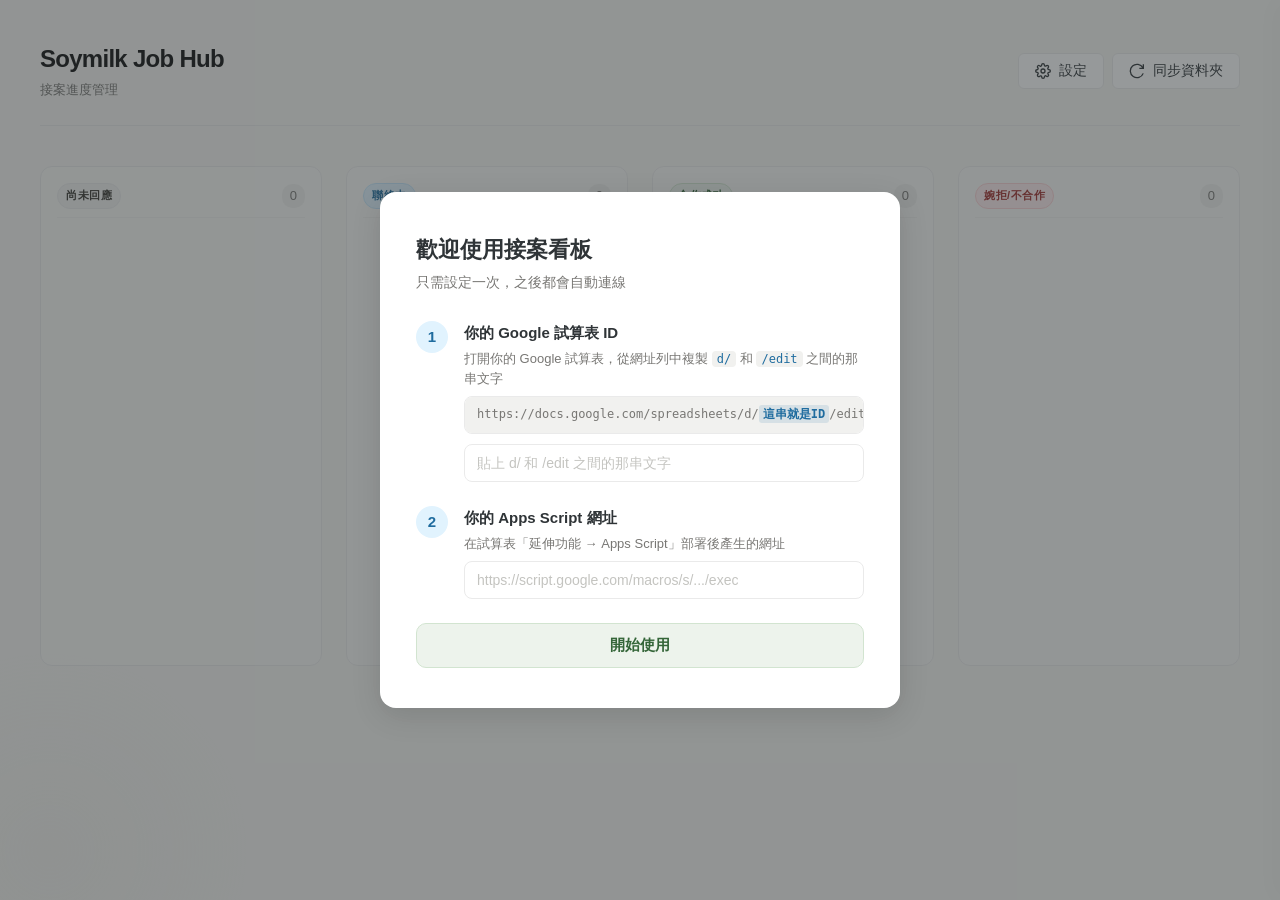
==== index.html @ daf56b0f "chore: bump stylesheet version to 1.0.7 for cache busting" ====
<!DOCTYPE html>
<html lang="zh-TW">
<head>
    <meta charset="UTF-8">
    <meta name="viewport" content="width=device-width, initial-scale=1.0">
    <title>Soymilk Job Hub — 豆漿接案安排</title>
    <link rel="stylesheet" href="style.css?v=1.0.7">
</head>
<body>
    <div class="app-container">
        <!-- 頂部導航欄 -->
        <header class="app-header">
            <div class="logo-area">
                <span class="logo-title">Soymilk Job Hub</span>
                <span class="logo-subtitle">接案進度管理</span>
            </div>
            <div class="action-area">
                <button id="sync-btn" class="btn btn-secondary">
                    <svg class="icon" viewBox="0 0 24 24" fill="none" stroke="currentColor" stroke-width="2">
                        <path d="M21.5 2v6h-6M21.34 15.57a10 10 0 1 1-.57-8.38l.73-.73"/>
                    </svg>
                    <span>同步資料夾</span>
                </button>
            </div>
        </header>

        <!-- 看板區塊 -->
        <main class="board-layout">
            <!-- 尚未回應 Column -->
            <div class="board-column" data-status="pending">
                <div class="column-header">
                    <span class="status-badge badge-pending">尚未回應</span>
                    <span class="column-count" id="count-pending">0</span>
                </div>
                <div class="column-cards" id="cards-pending"></div>
            </div>

            <!-- 聯絡中 Column -->
            <div class="board-column" data-status="in_progress">
                <div class="column-header">
                    <span class="status-badge badge-progress">聯絡中</span>
                    <span class="column-count" id="count-in_progress">0</span>
                </div>
                <div class="column-cards" id="cards-in_progress"></div>
            </div>

            <!-- 合作成功 Column -->
            <div class="board-column" data-status="confirmed">
                <div class="column-header">
                    <span class="status-badge badge-confirmed">合作成功</span>
                    <span class="column-count" id="count-confirmed">0</span>
                </div>
                <div class="column-cards" id="cards-confirmed"></div>
            </div>

            <!-- 婉拒/不合作 Column -->
            <div class="board-column" data-status="closed">
                <div class="column-header">
                    <span class="status-badge badge-closed">婉拒/不合作</span>
                    <span class="column-count" id="count-closed">0</span>
                </div>
                <div class="column-cards" id="cards-closed"></div>
            </div>
        </main>

        <!-- 側邊編輯欄 (Detail Sidebar) -->
        <div id="detail-sidebar" class="sidebar">
            <div class="sidebar-header">
                <h3>編輯案子細節</h3>
                <button id="close-sidebar-btn" class="btn-close">
                    <svg class="icon" viewBox="0 0 24 24" fill="none" stroke="currentColor" stroke-width="2">
                        <line x1="18" y1="6" x2="6" y2="18"></line>
                        <line x1="6" y1="6" x2="18" y2="18"></line>
                    </svg>
                </button>
            </div>
            
            <form id="edit-form" class="sidebar-form">
                <input type="hidden" id="edit-filename">
                
                <div class="form-group">
                    <label>案子名稱</label>
                    <div id="edit-title" class="static-value font-serif"></div>
                </div>

                <div class="form-group">
                    <label>應徵檔案</label>
                    <div class="pdf-link-container">
                        <a id="edit-pdf-link" href="#" target="_blank" class="pdf-link">
                            <svg class="icon text-red" viewBox="0 0 24 24" fill="none" stroke="currentColor" stroke-width="2">
                                <path d="M14 2H6a2 2 0 0 0-2 2v16a2 2 0 0 0 2 2h12a2 2 0 0 0 2-2V8z"></path>
                                <polyline points="14 2 14 8 20 8"></polyline>
                                <line x1="16" y1="13" x2="8" y2="13"></line>
                                <line x1="16" y1="17" x2="8" y2="17"></line>
                                <polyline points="10 9 9 9 8 9"></polyline>
                            </svg>
                            <span id="edit-pdf-name" class="font-mono"></span>
                        </a>
                    </div>
                </div>

                <div class="form-group">
                    <label for="form-status">處理狀態</label>
                    <select id="form-status" class="form-control">
                        <option value="pending">尚未回應 (Pending)</option>
                        <option value="in_progress">聯絡中 (In Progress)</option>
                        <option value="confirmed">合作成功 (Confirmed)</option>
                        <option value="closed">婉拒/不合作 (Closed)</option>
                    </select>
                </div>

                <div class="form-group">
                    <label for="form-tag">類型標籤</label>
                    <input type="text" id="form-tag" class="form-control" placeholder="例如：KOC、探店、展覽">
                </div>

                <div class="form-group">
                    <label for="form-compensation">稿酬 / 合作條件</label>
                    <input type="text" id="form-compensation" class="form-control font-mono" placeholder="例如：$5,000 + 互惠商品">
                </div>

                <div class="form-group">
                    <label for="form-contact">聯絡窗口</label>
                    <input type="text" id="form-contact" class="form-control" placeholder="例如：張小姐 / LINE: @koc123">
                </div>

                <div class="form-group font-mono">
                    <label for="form-shoot-date">拍攝日期</label>
                    <input type="date" id="form-shoot-date" class="form-control">
                </div>

                <div class="form-group">
                    <label for="form-note">備忘錄 / 備註</label>
                    <textarea id="form-note" class="form-control" rows="5" placeholder="輸入其他詳細對接內容..."></textarea>
                </div>

                <div class="sidebar-actions">
                    <button type="button" id="cancel-btn" class="btn btn-secondary">取消</button>
                    <button type="submit" class="btn btn-primary">儲存變更</button>
                </div>
            </form>
        </div>
        
        <!-- 背景毛玻璃裝飾 (對應 taste-skill 背景深度) -->
        <div class="ambient-glow"></div>
    </div>
    
    <script src="app.js?v=1.0.7"></script>
</body>
</html>
---- style.css ----
/* Minimalist-UI Design System for Soymilk Job Hub */

:root {
    /* 色彩系統 (Warm Monochrome + Spot Pastels) */
    --color-bg: #F7F6F3;           /* 暖骨色 */
    --color-surface: #FFFFFF;      /* 純白卡片 */
    --color-border: #EAEAEA;       /* 淺灰邊框 */
    
    --color-text-main: #2F3437;    /* 炭黑色 */
    --color-text-muted: #787774;   /* 灰色 */
    
    /* 狀態配色 (Muted Pastels) */
    --bg-pending: #F1F1EF;
    --text-pending: #37352F;
    --border-pending: #EAEAEA;

    --bg-progress: #E1F3FE;
    --text-progress: #1F6C9F;
    --border-progress: #C5E5FA;

    --bg-confirmed: #EDF3EC;
    --text-confirmed: #346538;
    --border-confirmed: #D2E4D0;

    --bg-closed: #FDEBEC;
    --text-closed: #9F2F2D;
    --border-closed: #F8D0D2;
}

/* 基礎重設 */
* {
    box-sizing: border-box;
    margin: 0;
    padding: 0;
}

body {
    font-family: -apple-system, BlinkMacSystemFont, "SF Pro Display", "Geist Sans", "Helvetica Neue", "Segoe UI", "Microsoft JhengHei", sans-serif;
    background-color: var(--color-bg);
    color: var(--color-text-main);
    line-height: 1.6;
    overflow-x: hidden;
}

/* 等寬字型與襯線字型 */
.font-mono {
    font-family: "Geist Mono", "SF Mono", "JetBrains Mono", Menlo, Courier, monospace;
}

.font-serif {
    font-family: "Newsreader", "Playfair Display", "Instrument Serif", Georgia, serif;
    letter-spacing: -0.01em;
}

/* 應用程式容器 */
.app-container {
    max-width: 1440px;
    margin: 0 auto;
    padding: 40px;
    position: relative;
    min-height: 100vh;
}

/* 頂部導航欄 */
.app-header {
    display: flex;
    justify-content: space-between;
    align-items: center;
    border-bottom: 1px solid var(--color-border);
    padding-bottom: 24px;
    margin-bottom: 40px;
}

.logo-area {
    display: flex;
    flex-direction: column;
}

.logo-title {
    font-size: 24px;
    font-weight: 700;
    letter-spacing: -0.03em;
    color: #111111;
}

.logo-subtitle {
    font-size: 13px;
    color: var(--color-text-muted);
    font-family: var(--font-mono);
    margin-top: 2px;
}

/* 按鈕樣式 */
.btn {
    display: inline-flex;
    align-items: center;
    gap: 8px;
    padding: 8px 16px;
    font-size: 14px;
    font-weight: 500;
    border-radius: 6px;
    cursor: pointer;
    transition: all 0.2s cubic-bezier(0.16, 1, 0.3, 1);
    border: 1px solid transparent;
}

.btn-primary {
    background-color: #111111;
    color: #FFFFFF;
}

.btn-primary:hover {
    background-color: #333333;
    transform: scale(0.98);
}

.btn-secondary {
    background-color: var(--color-surface);
    border-color: var(--color-border);
    color: var(--color-text-main);
}

.btn-secondary:hover {
    background-color: #FAF9F6;
    border-color: #CCCCCC;
    transform: scale(0.98);
}

.btn-close {
    background: none;
    border: none;
    cursor: pointer;
    color: var(--color-text-muted);
    padding: 4px;
    border-radius: 4px;
    display: flex;
    align-items: center;
    justify-content: center;
    transition: background-color 0.2s;
}

.btn-close:hover {
    background-color: rgba(0, 0, 0, 0.05);
    color: var(--color-text-main);
}

.icon {
    width: 16px;
    height: 16px;
}

/* 看板排版 */
.board-layout {
    display: grid;
    grid-template-columns: repeat(4, 1fr);
    gap: 24px;
    align-items: start;
}

.board-column {
    background-color: rgba(255, 255, 255, 0.3);
    border: 1px solid var(--color-border);
    border-radius: 12px;
    padding: 16px;
    min-height: 500px;
    display: flex;
    flex-direction: column;
}

.column-header {
    display: flex;
    justify-content: space-between;
    align-items: center;
    margin-bottom: 16px;
    padding-bottom: 8px;
    border-bottom: 1px solid rgba(0, 0, 0, 0.03);
}

.column-count {
    font-family: var(--font-mono);
    font-size: 13px;
    color: var(--color-text-muted);
    background: rgba(0,0,0,0.04);
    padding: 2px 8px;
    border-radius: 10px;
}

.column-cards {
    display: flex;
    flex-direction: column;
    gap: 12px;
    min-height: 400px; /* 方便拖放釋放區 */
}

/* 狀態標籤 */
.status-badge {
    font-size: 11px;
    font-weight: 700;
    text-transform: uppercase;
    letter-spacing: 0.05em;
    padding: 3px 8px;
    border-radius: 9999px;
    border: 1px solid;
}

.badge-pending { background-color: var(--bg-pending); color: var(--text-pending); border-color: var(--border-pending); }
.badge-progress { background-color: var(--bg-progress); color: var(--text-progress); border-color: var(--border-progress); }
.badge-confirmed { background-color: var(--bg-confirmed); color: var(--text-confirmed); border-color: var(--border-confirmed); }
.badge-closed { background-color: var(--bg-closed); color: var(--text-closed); border-color: var(--border-closed); }

/* 卡片樣式 */
.job-card {
    background-color: var(--color-surface);
    border: 1px solid var(--color-border);
    border-radius: 8px;
    padding: 16px;
    cursor: pointer;
    transition: all 0.2s cubic-bezier(0.16, 1, 0.3, 1);
    position: relative;
    user-select: none;
}

.job-card:hover {
    border-color: #CCCCCC;
    box-shadow: 0 4px 12px rgba(0,0,0,0.03);
    transform: translateY(-2px);
}

.job-card.dragging {
    opacity: 0.4;
    border: 1px dashed var(--color-text-muted);
}

.card-tag {
    display: inline-block;
    font-size: 10px;
    font-weight: 600;
    letter-spacing: 0.03em;
    background-color: rgba(0,0,0,0.04);
    color: var(--color-text-muted);
    padding: 2px 6px;
    border-radius: 4px;
    margin-bottom: 8px;
}

.card-title {
    font-size: 15px;
    font-weight: 600;
    color: var(--color-text-main);
    line-height: 1.4;
    margin-bottom: 12px;
}

.card-meta {
    display: flex;
    flex-direction: column;
    gap: 6px;
    border-top: 1px solid rgba(0, 0, 0, 0.02);
    padding-top: 10px;
    font-size: 12px;
    color: var(--color-text-muted);
}

.meta-item {
    display: flex;
    align-items: center;
    gap: 6px;
}

.meta-item svg {
    flex-shrink: 0;
}

/* 側邊編輯欄 */
.sidebar {
    position: fixed;
    top: 0;
    right: -450px;
    width: 450px;
    height: 100%;
    background-color: var(--color-surface);
    border-left: 1px solid var(--color-border);
    box-shadow: -8px 0 24px rgba(0, 0, 0, 0.03);
    z-index: 100;
    transition: right 0.3s cubic-bezier(0.16, 1, 0.3, 1);
    display: flex;
    flex-direction: column;
}

.sidebar.open {
    right: 0;
}

.sidebar-header {
    padding: 24px;
    border-bottom: 1px solid var(--color-border);
    display: flex;
    justify-content: space-between;
    align-items: center;
}

.sidebar-header h3 {
    font-size: 18px;
    font-weight: 600;
}

.sidebar-form {
    padding: 24px;
    overflow-y: auto;
    flex: 1;
    display: flex;
    flex-direction: column;
    gap: 20px;
}

.form-group {
    display: flex;
    flex-direction: column;
    gap: 6px;
}

.form-group label {
    font-size: 12px;
    font-weight: 600;
    color: var(--color-text-muted);
}

.static-value {
    font-size: 18px;
    font-weight: 600;
    color: #111111;
    line-height: 1.4;
}

.form-control {
    border: 1px solid var(--color-border);
    border-radius: 6px;
    padding: 10px 12px;
    font-family: inherit;
    font-size: 14px;
    color: var(--color-text-main);
    background-color: #FAFAFA;
    transition: all 0.2s;
}

.form-control:focus {
    background-color: var(--color-surface);
    border-color: #888888;
    outline: none;
}

textarea.form-control {
    resize: vertical;
}

.pdf-link-container {
    margin-top: 4px;
}

.pdf-link {
    display: inline-flex;
    align-items: center;
    gap: 8px;
    color: #1a0dab;
    text-decoration: none;
    font-size: 13px;
    padding: 8px 12px;
    background-color: rgba(0, 0, 0, 0.02);
    border: 1px solid var(--color-border);
    border-radius: 6px;
    transition: background-color 0.2s;
    width: 100%;
}

.pdf-link:hover {
    background-color: rgba(0, 0, 0, 0.05);
    text-decoration: underline;
}

.pdf-link svg {
    color: #cc3333;
}

.sidebar-actions {
    display: flex;
    gap: 12px;
    margin-top: 12px;
    padding-top: 20px;
    border-top: 1px solid var(--color-border);
}

.sidebar-actions .btn {
    flex: 1;
    justify-content: center;
    padding: 12px;
}

/* 浮動點綴 (視覺深度) */
.ambient-glow {
    position: fixed;
    bottom: -150px;
    left: -150px;
    width: 400px;
    height: 400px;
    background: radial-gradient(circle, rgba(230, 227, 218, 0.2) 0%, rgba(255,255,255,0) 70%);
    pointer-events: none;
    z-index: -1;
}

/* 行動端響應式優化 (iPhone 16 Pro Max 等) */
@media (max-width: 768px) {
    .app-container {
        padding: 16px;
    }
    
    .app-header {
        flex-direction: column;
        align-items: flex-start;
        gap: 16px;
        margin-bottom: 24px;
    }
    
    .logo-title {
        font-size: 20px;
    }
    
    .action-area {
        width: 100%;
    }
    
    #sync-btn {
        width: 100%;
        justify-content: center;
        padding: 12px;
    }
    
    /* 看板改為水平滑動 */
    .board-layout {
        display: flex;
        overflow-x: auto;
        gap: 16px;
        padding-bottom: 16px;
        scroll-snap-type: x mandatory;
        -webkit-overflow-scrolling: touch;
        align-items: stretch;
    }
    
    .board-column {
        flex: 0 0 calc(100vw - 48px);
        min-height: 450px;
        scroll-snap-align: start;
    }
    
    /* 側邊欄改為手機滿版 */
    .sidebar {
        width: 100vw;
        right: -100vw;
    }
    
    .sidebar.open {
        right: 0;
    }
    
    .sidebar-form {
        padding: 16px;
    }
    
    .sidebar-actions {
        flex-direction: column;
    }
}

/* ─── 首次設定 Modal ────────────────────────────────────── */

.setup-overlay {
    position: fixed;
    inset: 0;
    background: rgba(47, 52, 55, 0.5);
    display: flex;
    align-items: center;
    justify-content: center;
    z-index: 9999;
    padding: 20px;
}

.setup-modal {
    background: var(--color-surface);
    border-radius: 16px;
    padding: 40px 36px;
    max-width: 520px;
    width: 100%;
    box-shadow: 0 8px 30px rgba(0, 0, 0, 0.12);
}

.setup-title {
    font-size: 22px;
    font-weight: 700;
    color: var(--color-text-main);
    margin-bottom: 4px;
}

.setup-subtitle {
    font-size: 14px;
    color: var(--color-text-muted);
    margin-bottom: 28px;
}

.setup-step {
    display: flex;
    gap: 16px;
    margin-bottom: 24px;
}

.step-number {
    flex-shrink: 0;
    width: 32px;
    height: 32px;
    border-radius: 50%;
    background: var(--bg-progress);
    color: var(--text-progress);
    font-weight: 700;
    font-size: 15px;
    display: flex;
    align-items: center;
    justify-content: center;
}

.step-content {
    flex: 1;
    min-width: 0;
}

.step-label {
    display: block;
    font-size: 15px;
    font-weight: 600;
    color: var(--color-text-main);
    margin-bottom: 4px;
}

.step-hint {
    font-size: 13px;
    color: var(--color-text-muted);
    line-height: 1.5;
    margin-bottom: 8px;
}

.step-hint code {
    background: var(--bg-pending);
    padding: 1px 5px;
    border-radius: 4px;
    font-family: "Geist Mono", "SF Mono", Menlo, monospace;
    font-size: 12px;
    color: var(--text-progress);
}

.step-example {
    background: var(--bg-pending);
    border: 1px solid var(--color-border);
    border-radius: 8px;
    padding: 8px 12px;
    font-size: 12px;
    font-family: "Geist Mono", "SF Mono", Menlo, monospace;
    overflow-x: auto;
    white-space: nowrap;
    margin-bottom: 10px;
}

.example-dim {
    color: var(--color-text-muted);
}

.example-highlight {
    color: var(--text-progress);
    background: rgba(31, 108, 159, 0.12);
    padding: 2px 4px;
    border-radius: 3px;
    font-weight: 600;
}

.setup-input {
    width: 100%;
    padding: 10px 12px;
    border: 1px solid var(--color-border);
    border-radius: 8px;
    font-size: 14px;
    color: var(--color-text-main);
    background: var(--color-surface);
    transition: border-color 0.15s;
}

.setup-input:focus {
    outline: none;
    border-color: var(--text-progress);
    box-shadow: 0 0 0 3px rgba(31, 108, 159, 0.1);
}

.setup-input::placeholder {
    color: #C4C4C0;
}

.setup-error {
    background: var(--bg-closed);
    color: var(--text-closed);
    font-size: 13px;
    padding: 8px 12px;
    border-radius: 8px;
    margin-bottom: 16px;
}

.setup-save-btn {
    width: 100%;
    padding: 12px;
    background: var(--bg-confirmed);
    color: var(--text-confirmed);
    border: 1px solid var(--border-confirmed);
    border-radius: 10px;
    font-size: 15px;
    font-weight: 600;
    cursor: pointer;
    transition: background 0.15s, transform 0.1s;
}

.setup-save-btn:hover {
    background: #D2E4D0;
}

.setup-save-btn:active {
    transform: scale(0.98);
}

@media (max-width: 480px) {
    .setup-modal {
        padding: 28px 20px;
    }

    .step-example {
        font-size: 11px;
    }
}
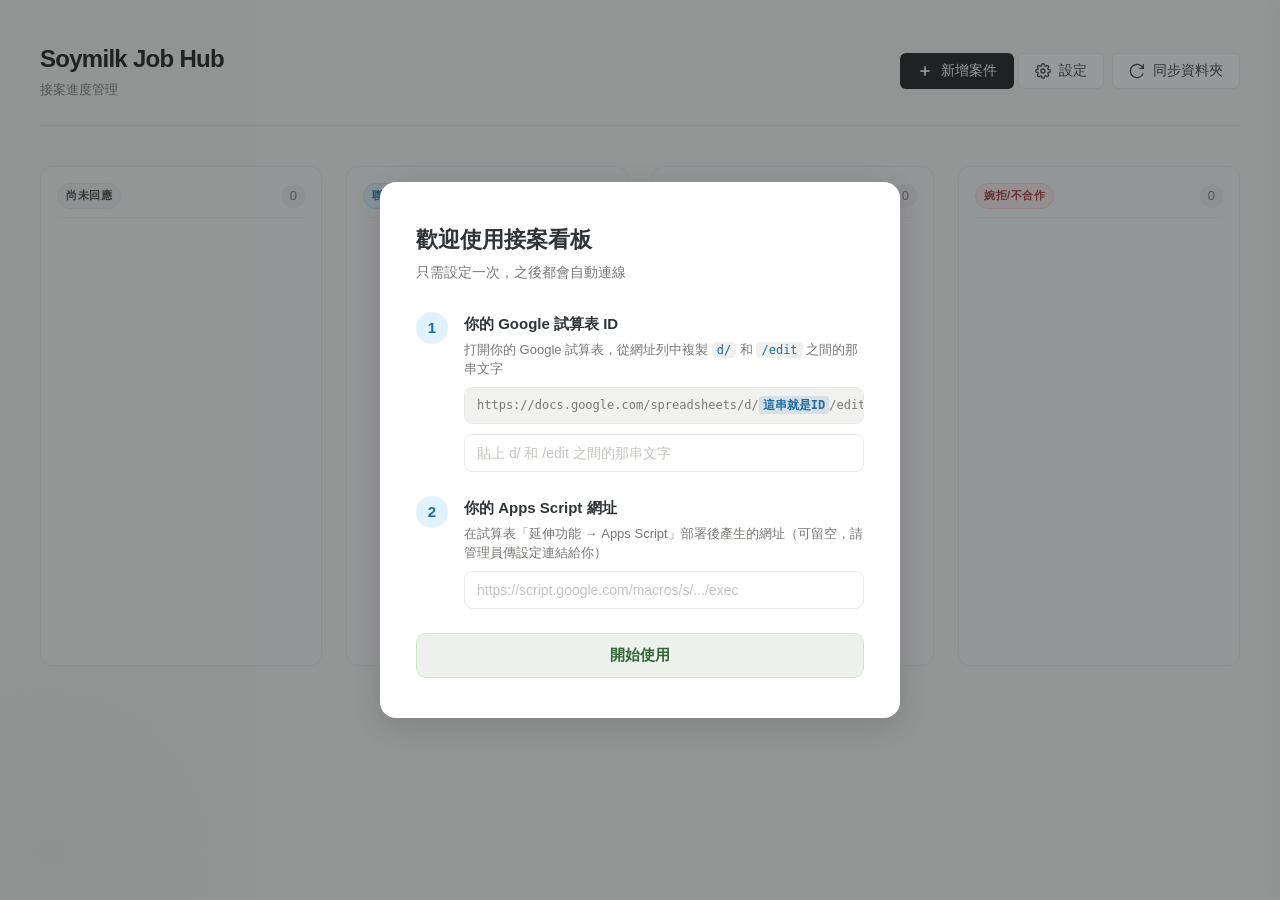
==== commit 359b8041: "feat: add functionality to manually create new jobs and support URL-based configuration setup" ====
--- a/index.html
+++ b/index.html
@@ -4,7 +4,7 @@
     <meta charset="UTF-8">
     <meta name="viewport" content="width=device-width, initial-scale=1.0">
     <title>Soymilk Job Hub — 豆漿接案安排</title>
-    <link rel="stylesheet" href="style.css?v=1.0.7">
+    <link rel="stylesheet" href="style.css?v=1.1.0">
 </head>
 <body>
     <div class="app-container">
@@ -15,6 +15,13 @@
                 <span class="logo-subtitle">接案進度管理</span>
             </div>
             <div class="action-area">
+                <button id="add-job-btn" class="btn btn-primary">
+                    <svg class="icon" viewBox="0 0 24 24" fill="none" stroke="currentColor" stroke-width="2.5">
+                        <line x1="12" y1="5" x2="12" y2="19"></line>
+                        <line x1="5" y1="12" x2="19" y2="12"></line>
+                    </svg>
+                    <span>新增案件</span>
+                </button>
                 <button id="sync-btn" class="btn btn-secondary">
                     <svg class="icon" viewBox="0 0 24 24" fill="none" stroke="currentColor" stroke-width="2">
                         <path d="M21.5 2v6h-6M21.34 15.57a10 10 0 1 1-.57-8.38l.73-.73"/>
@@ -145,6 +152,6 @@
         <div class="ambient-glow"></div>
     </div>
     
-    <script src="app.js?v=1.0.7"></script>
+    <script src="app.js?v=1.1.0"></script>
 </body>
 </html>
--- a/style.css
+++ b/style.css
@@ -638,3 +638,137 @@
         font-size: 11px;
     }
 }
+
+/* ─── 新增案件 Modal ─────────────────────────────────────── */
+
+.add-job-modal {
+    max-width: 560px;
+    max-height: 90vh;
+    overflow-y: auto;
+    -webkit-overflow-scrolling: touch;
+}
+
+.add-modal-header {
+    display: flex;
+    justify-content: space-between;
+    align-items: center;
+    margin-bottom: 4px;
+}
+
+.add-job-form {
+    display: flex;
+    flex-direction: column;
+    gap: 16px;
+}
+
+.add-job-form .form-group label {
+    font-size: 13px;
+    font-weight: 600;
+    color: var(--color-text-muted);
+    margin-bottom: 4px;
+    display: block;
+}
+
+.required-mark {
+    color: var(--text-closed);
+    font-weight: 700;
+}
+
+.form-row-2 {
+    display: grid;
+    grid-template-columns: 1fr 1fr;
+    gap: 12px;
+}
+
+.add-job-form select.setup-input {
+    appearance: none;
+    -webkit-appearance: none;
+    background-image: url("data:image/svg+xml,%3Csvg xmlns='http://www.w3.org/2000/svg' width='12' height='12' viewBox='0 0 24 24' fill='none' stroke='%23787774' stroke-width='2'%3E%3Cpath d='M6 9l6 6 6-6'/%3E%3C/svg%3E");
+    background-repeat: no-repeat;
+    background-position: right 12px center;
+    padding-right: 32px;
+    cursor: pointer;
+}
+
+.add-job-form textarea.setup-input {
+    resize: vertical;
+    min-height: 72px;
+    font-family: inherit;
+}
+
+.add-job-actions {
+    display: flex;
+    gap: 12px;
+    margin-top: 8px;
+    padding-top: 16px;
+    border-top: 1px solid var(--color-border);
+}
+
+.add-job-actions .btn {
+    flex: 1;
+    justify-content: center;
+    padding: 12px;
+}
+
+/* 手機端新增按鈕特別樣式 */
+@media (max-width: 768px) {
+    .action-area {
+        display: flex;
+        gap: 8px;
+    }
+
+    #add-job-btn {
+        flex: 1;
+    }
+
+    #sync-btn {
+        flex: 0 0 auto;
+        width: auto !important;
+    }
+
+    .add-job-modal {
+        max-width: 100%;
+        border-radius: 12px 12px 0 0;
+        max-height: 85vh;
+    }
+
+    .form-row-2 {
+        grid-template-columns: 1fr;
+    }
+
+    .add-job-actions {
+        flex-direction: column;
+    }
+}
+
+@media (max-width: 480px) {
+    .add-job-modal {
+        padding: 24px 16px;
+    }
+}
+
+/* ─── Toast 提示 ─────────────────────────────────────────── */
+
+.toast-msg {
+    position: fixed;
+    bottom: 32px;
+    left: 50%;
+    transform: translateX(-50%) translateY(20px);
+    background: var(--color-text-main);
+    color: #FFFFFF;
+    font-size: 14px;
+    font-weight: 500;
+    padding: 12px 24px;
+    border-radius: 10px;
+    box-shadow: 0 4px 16px rgba(0, 0, 0, 0.15);
+    opacity: 0;
+    transition: opacity 0.3s, transform 0.3s cubic-bezier(0.16, 1, 0.3, 1);
+    z-index: 10000;
+    pointer-events: none;
+    white-space: nowrap;
+}
+
+.toast-msg.show {
+    opacity: 1;
+    transform: translateX(-50%) translateY(0);
+}
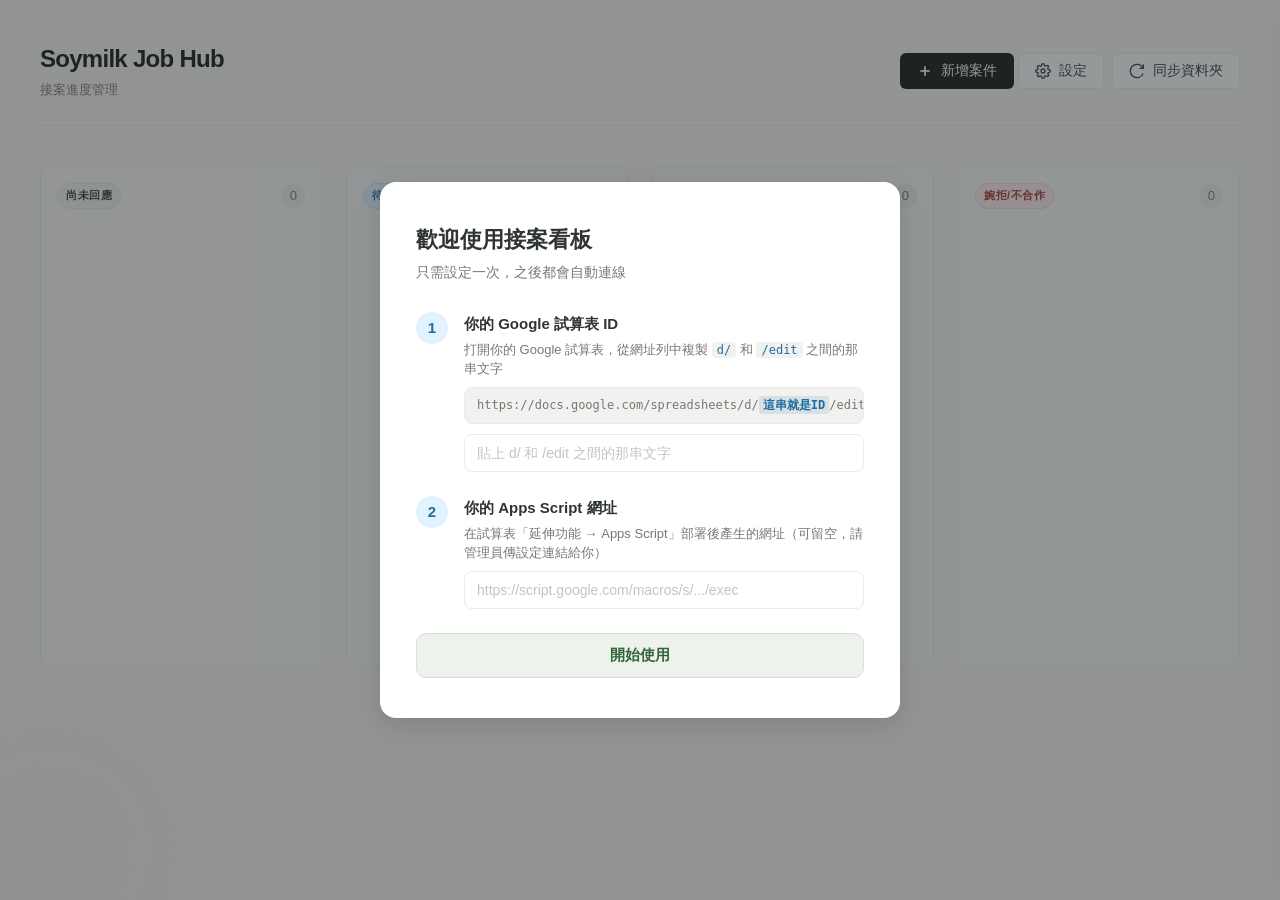
==== commit 022cb34e: "fix: rename 聯絡中 to 待執行 and change date to datetime-local" ====
--- a/index.html
+++ b/index.html
@@ -42,10 +42,10 @@
                 <div class="column-cards" id="cards-pending"></div>
             </div>
 
-            <!-- 聯絡中 Column -->
+            <!-- 待執行 Column -->
             <div class="board-column" data-status="in_progress">
                 <div class="column-header">
-                    <span class="status-badge badge-progress">聯絡中</span>
+                    <span class="status-badge badge-progress">待執行</span>
                     <span class="column-count" id="count-in_progress">0</span>
                 </div>
                 <div class="column-cards" id="cards-in_progress"></div>
@@ -110,7 +110,7 @@
                     <label for="form-status">處理狀態</label>
                     <select id="form-status" class="form-control">
                         <option value="pending">尚未回應 (Pending)</option>
-                        <option value="in_progress">聯絡中 (In Progress)</option>
+                        <option value="in_progress">待執行 (In Progress)</option>
                         <option value="confirmed">合作成功 (Confirmed)</option>
                         <option value="closed">婉拒/不合作 (Closed)</option>
                     </select>
@@ -133,7 +133,7 @@
 
                 <div class="form-group font-mono">
                     <label for="form-shoot-date">拍攝日期</label>
-                    <input type="date" id="form-shoot-date" class="form-control">
+                    <input type="datetime-local" id="form-shoot-date" class="form-control">
                 </div>
 
                 <div class="form-group">
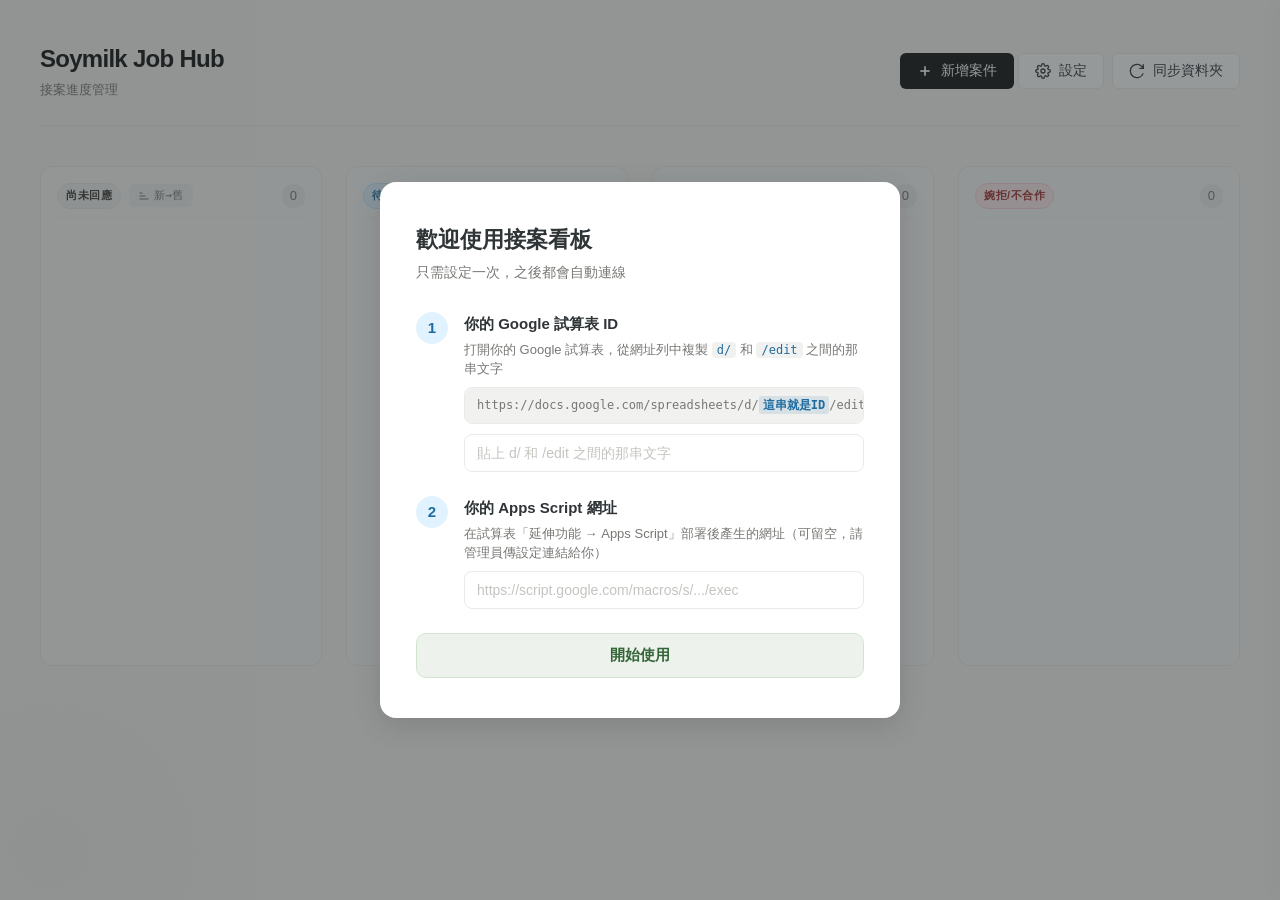
==== commit 2b2d9e90: "feat: add sort toggle to pending column, fix sync created_at for existing jobs" ====
--- a/index.html
+++ b/index.html
@@ -36,7 +36,17 @@
             <!-- 尚未回應 Column -->
             <div class="board-column" data-status="pending">
                 <div class="column-header">
-                    <span class="status-badge badge-pending">尚未回應</span>
+                    <div class="column-header-left">
+                        <span class="status-badge badge-pending">尚未回應</span>
+                        <button id="sort-toggle-pending" class="btn-sort" title="切換排序：新→舊 / 舊→新">
+                            <svg class="icon" viewBox="0 0 24 24" fill="none" stroke="currentColor" stroke-width="2">
+                                <polyline points="3 6 9 6"></polyline>
+                                <polyline points="3 12 15 12"></polyline>
+                                <polyline points="3 18 21 18"></polyline>
+                            </svg>
+                            <span class="sort-label">新→舊</span>
+                        </button>
+                    </div>
                     <span class="column-count" id="count-pending">0</span>
                 </div>
                 <div class="column-cards" id="cards-pending"></div>
@@ -45,7 +55,17 @@
             <!-- 待執行 Column -->
             <div class="board-column" data-status="in_progress">
                 <div class="column-header">
-                    <span class="status-badge badge-progress">待執行</span>
+                    <div class="column-header-left">
+                        <span class="status-badge badge-progress">待執行</span>
+                        <button id="sort-toggle-btn" class="btn-sort" title="切換排序：舊→新 / 新→舊">
+                            <svg class="icon" viewBox="0 0 24 24" fill="none" stroke="currentColor" stroke-width="2">
+                                <polyline points="3 6 9 6"></polyline>
+                                <polyline points="3 12 15 12"></polyline>
+                                <polyline points="3 18 21 18"></polyline>
+                            </svg>
+                            <span class="sort-label">舊→新</span>
+                        </button>
+                    </div>
                     <span class="column-count" id="count-in_progress">0</span>
                 </div>
                 <div class="column-cards" id="cards-in_progress"></div>
@@ -136,6 +156,11 @@
                     <input type="datetime-local" id="form-shoot-date" class="form-control">
                 </div>
 
+                <div class="form-group font-mono">
+                    <label for="form-created-at">新增日期</label>
+                    <input type="datetime-local" id="form-created-at" class="form-control">
+                </div>
+
                 <div class="form-group">
                     <label for="form-note">備忘錄 / 備註</label>
                     <textarea id="form-note" class="form-control" rows="5" placeholder="輸入其他詳細對接內容..."></textarea>
--- a/style.css
+++ b/style.css
@@ -183,6 +183,48 @@
     background: rgba(0,0,0,0.04);
     padding: 2px 8px;
     border-radius: 10px;
+}
+
+.column-header-left {
+    display: flex;
+    align-items: center;
+    gap: 8px;
+}
+
+.btn-sort {
+    display: inline-flex;
+    align-items: center;
+    gap: 4px;
+    padding: 3px 8px;
+    font-size: 11px;
+    font-weight: 500;
+    color: var(--color-text-muted);
+    background: rgba(0, 0, 0, 0.03);
+    border: 1px solid transparent;
+    border-radius: 6px;
+    cursor: pointer;
+    transition: all 0.2s cubic-bezier(0.16, 1, 0.3, 1);
+    white-space: nowrap;
+}
+
+.btn-sort:hover {
+    background: rgba(0, 0, 0, 0.06);
+    border-color: var(--color-border);
+    color: var(--color-text-main);
+}
+
+.btn-sort:active {
+    transform: scale(0.95);
+}
+
+.btn-sort .icon {
+    width: 12px;
+    height: 12px;
+}
+
+.btn-sort .sort-label {
+    font-family: "Geist Mono", "SF Mono", "JetBrains Mono", Menlo, monospace;
+    letter-spacing: 0.02em;
 }
 
 .column-cards {
